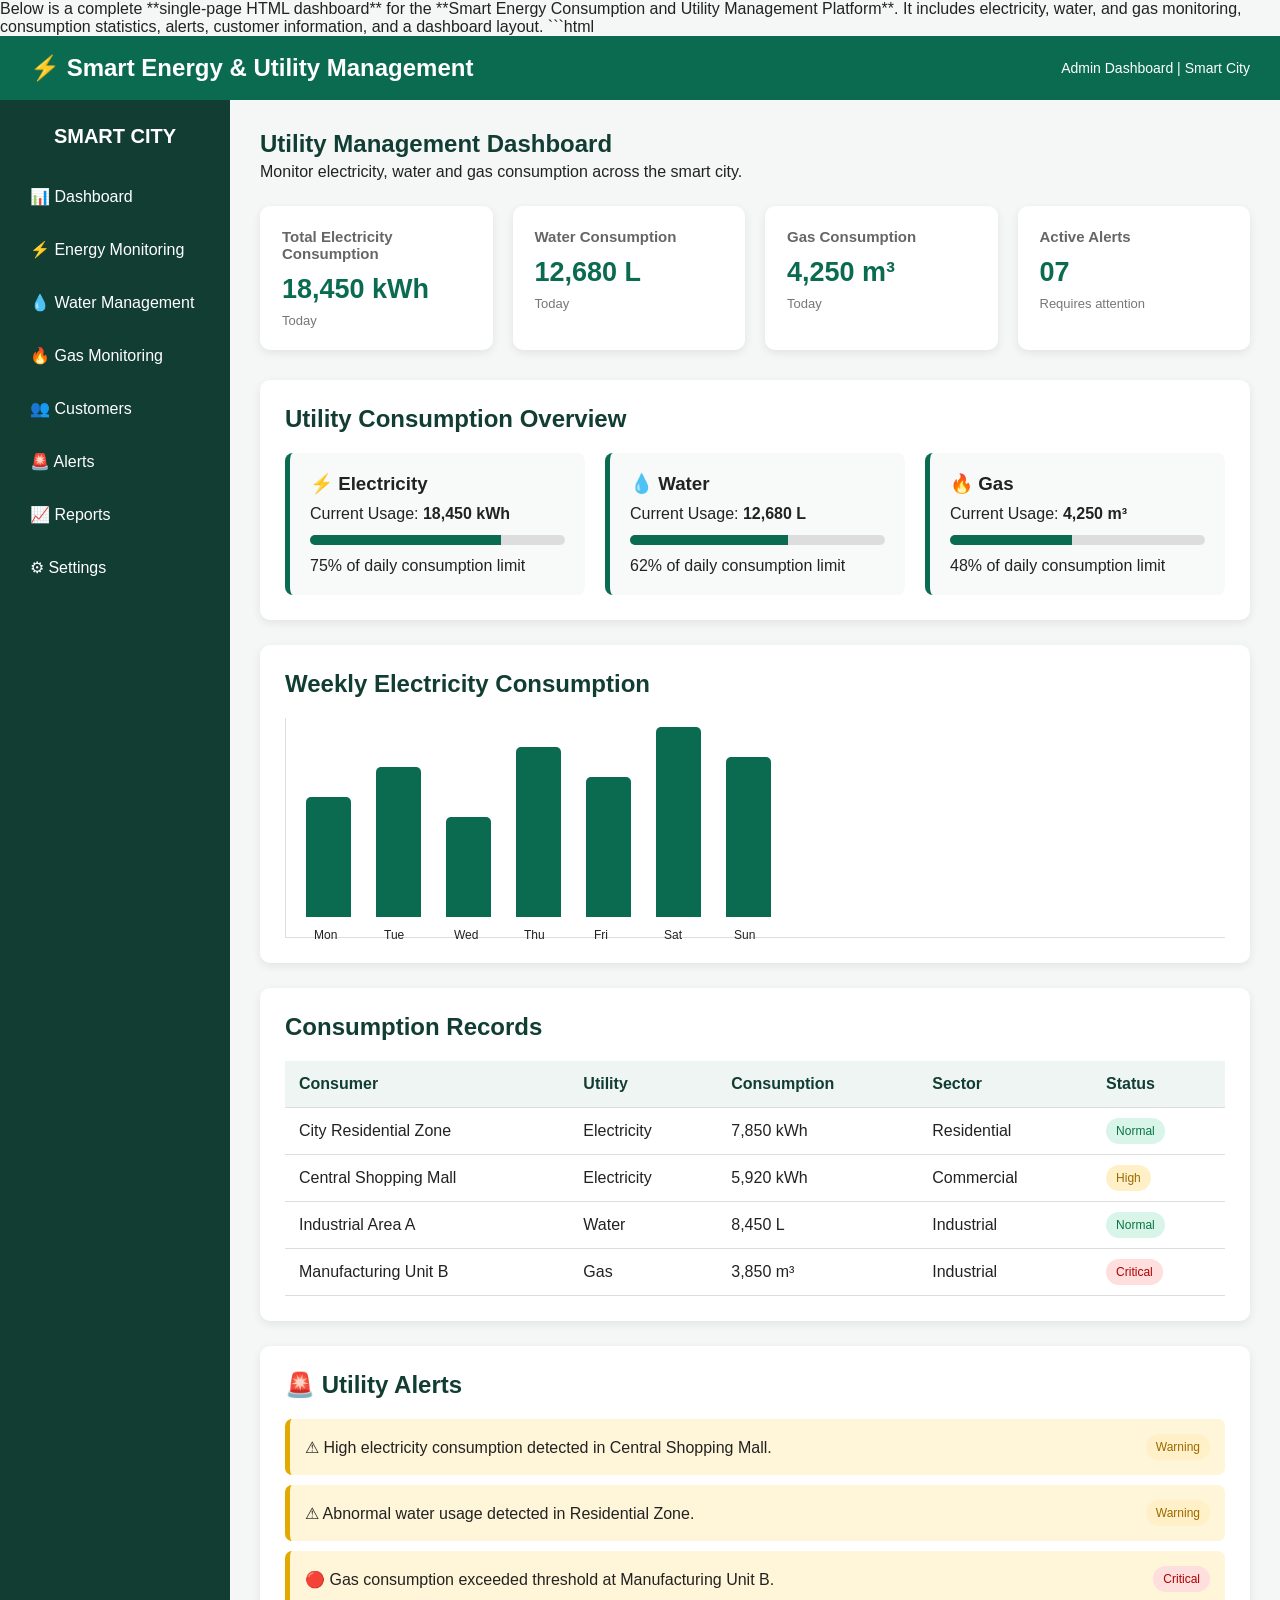
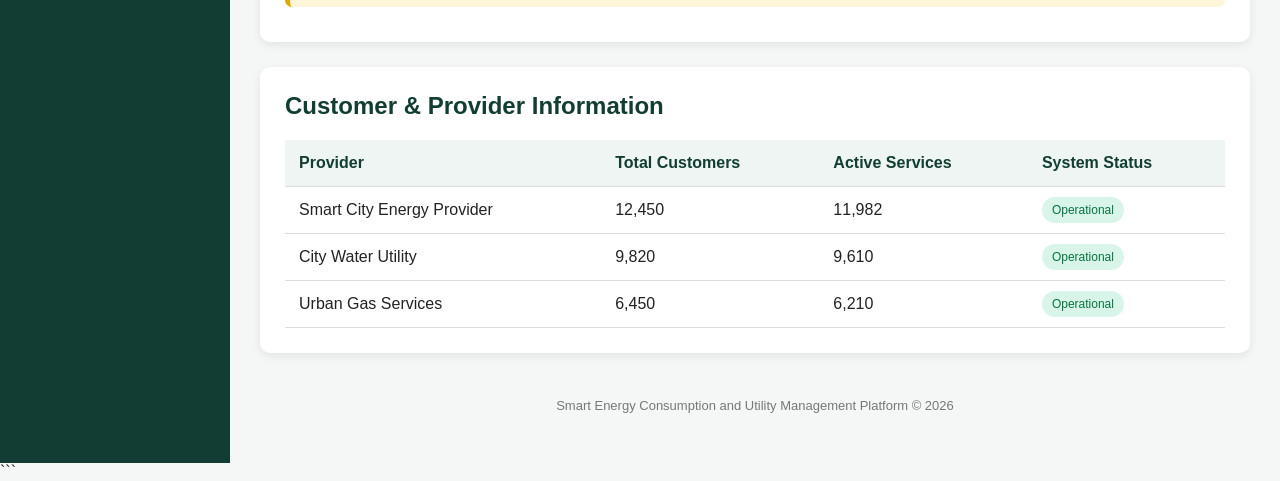
==== index.html @ 86f7df3d "hi iam" ====
Below is a complete **single-page HTML dashboard** for the **Smart Energy Consumption and Utility Management Platform**. It includes electricity, water, and gas monitoring, consumption statistics, alerts, customer information, and a dashboard layout.

```html
<!DOCTYPE html>
<html lang="en">
<head>
<meta charset="UTF-8">
<meta name="viewport" content="width=device-width, initial-scale=1.0">
<title>Smart Energy & Utility Management</title>

<style>
*{
    margin:0;
    padding:0;
    box-sizing:border-box;
    font-family:Arial,sans-serif;
}

body{
    background:#f4f7f6;
    color:#222;
}

header{
    background:#0b6b50;
    color:white;
    padding:18px 30px;
    display:flex;
    justify-content:space-between;
    align-items:center;
}

header h1{
    font-size:24px;
}

header span{
    font-size:14px;
}

.container{
    display:flex;
    min-height:calc(100vh - 70px);
}

.sidebar{
    width:230px;
    background:#123d32;
    color:white;
    padding:25px 15px;
}

.sidebar h2{
    text-align:center;
    margin-bottom:25px;
    font-size:20px;
}

.sidebar a{
    display:block;
    color:white;
    text-decoration:none;
    padding:14px 15px;
    margin:6px 0;
    border-radius:6px;
}

.sidebar a:hover{
    background:#0b6b50;
}

.main{
    flex:1;
    padding:30px;
}

.welcome{
    margin-bottom:25px;
}

.welcome h2{
    color:#123d32;
    margin-bottom:5px;
}

.cards{
    display:grid;
    grid-template-columns:repeat(4,1fr);
    gap:20px;
    margin-bottom:30px;
}

.card{
    background:white;
    padding:22px;
    border-radius:10px;
    box-shadow:0 3px 10px rgba(0,0,0,0.08);
}

.card h3{
    font-size:15px;
    color:#666;
    margin-bottom:12px;
}

.card .value{
    font-size:27px;
    font-weight:bold;
    color:#0b6b50;
}

.card p{
    margin-top:8px;
    font-size:13px;
    color:#777;
}

.section{
    background:white;
    padding:25px;
    border-radius:10px;
    margin-bottom:25px;
    box-shadow:0 3px 10px rgba(0,0,0,0.08);
}

.section h2{
    margin-bottom:20px;
    color:#123d32;
}

.utility-grid{
    display:grid;
    grid-template-columns:repeat(3,1fr);
    gap:20px;
}

.utility{
    padding:20px;
    border-radius:8px;
    border-left:5px solid #0b6b50;
    background:#f7faf9;
}

.utility h3{
    margin-bottom:10px;
}

.progress{
    height:10px;
    background:#ddd;
    border-radius:10px;
    overflow:hidden;
    margin:12px 0;
}

.progress-bar{
    height:100%;
    background:#0b6b50;
}

table{
    width:100%;
    border-collapse:collapse;
}

table th,
table td{
    padding:14px;
    text-align:left;
    border-bottom:1px solid #ddd;
}

table th{
    background:#eef5f2;
    color:#123d32;
}

.status{
    padding:6px 10px;
    border-radius:15px;
    font-size:12px;
}

.normal{
    background:#d9f5e9;
    color:#087443;
}

.warning{
    background:#fff0c7;
    color:#9b6900;
}

.danger{
    background:#ffdede;
    color:#b00000;
}

.chart{
    display:flex;
    align-items:flex-end;
    gap:25px;
    height:220px;
    padding:20px;
    border-left:1px solid #ddd;
    border-bottom:1px solid #ddd;
}

.bar{
    width:45px;
    background:#0b6b50;
    border-radius:5px 5px 0 0;
    position:relative;
}

.bar span{
    position:absolute;
    bottom:-25px;
    left:8px;
    font-size:12px;
}

.alert{
    display:flex;
    justify-content:space-between;
    align-items:center;
    padding:15px;
    margin-bottom:10px;
    border-radius:7px;
    background:#fff5d8;
    border-left:5px solid #e2a900;
}

footer{
    text-align:center;
    padding:20px;
    color:#777;
    font-size:13px;
}

@media(max-width:900px){
    .cards{
        grid-template-columns:repeat(2,1fr);
    }

    .utility-grid{
        grid-template-columns:1fr;
    }

    .sidebar{
        width:180px;
    }
}

@media(max-width:600px){
    .container{
        flex-direction:column;
    }

    .sidebar{
        width:100%;
    }

    .cards{
        grid-template-columns:1fr;
    }

    .main{
        padding:15px;
    }
}
</style>
</head>

<body>

<header>
    <h1>⚡ Smart Energy & Utility Management</h1>
    <span>Admin Dashboard | Smart City</span>
</header>

<div class="container">

<aside class="sidebar">
    <h2>SMART CITY</h2>

    <a href="#">📊 Dashboard</a>
    <a href="#">⚡ Energy Monitoring</a>
    <a href="#">💧 Water Management</a>
    <a href="#">🔥 Gas Monitoring</a>
    <a href="#">👥 Customers</a>
    <a href="#">🚨 Alerts</a>
    <a href="#">📈 Reports</a>
    <a href="#">⚙ Settings</a>
</aside>

<main class="main">

<div class="welcome">
    <h2>Utility Management Dashboard</h2>
    <p>Monitor electricity, water and gas consumption across the smart city.</p>
</div>

<div class="cards">

<div class="card">
    <h3>Total Electricity Consumption</h3>
    <div class="value">18,450 kWh</div>
    <p>Today</p>
</div>

<div class="card">
    <h3>Water Consumption</h3>
    <div class="value">12,680 L</div>
    <p>Today</p>
</div>

<div class="card">
    <h3>Gas Consumption</h3>
    <div class="value">4,250 m³</div>
    <p>Today</p>
</div>

<div class="card">
    <h3>Active Alerts</h3>
    <div class="value">07</div>
    <p>Requires attention</p>
</div>

</div>

<div class="section">

<h2>Utility Consumption Overview</h2>

<div class="utility-grid">

<div class="utility">
    <h3>⚡ Electricity</h3>
    <p>Current Usage: <b>18,450 kWh</b></p>

    <div class="progress">
        <div class="progress-bar" style="width:75%"></div>
    </div>

    <p>75% of daily consumption limit</p>
</div>

<div class="utility">
    <h3>💧 Water</h3>
    <p>Current Usage: <b>12,680 L</b></p>

    <div class="progress">
        <div class="progress-bar" style="width:62%"></div>
    </div>

    <p>62% of daily consumption limit</p>
</div>

<div class="utility">
    <h3>🔥 Gas</h3>
    <p>Current Usage: <b>4,250 m³</b></p>

    <div class="progress">
        <div class="progress-bar" style="width:48%"></div>
    </div>

    <p>48% of daily consumption limit</p>
</div>

</div>
</div>

<div class="section">

<h2>Weekly Electricity Consumption</h2>

<div class="chart">

<div class="bar" style="height:120px">
<span>Mon</span>
</div>

<div class="bar" style="height:150px">
<span>Tue</span>
</div>

<div class="bar" style="height:100px">
<span>Wed</span>
</div>

<div class="bar" style="height:170px">
<span>Thu</span>
</div>

<div class="bar" style="height:140px">
<span>Fri</span>
</div>

<div class="bar" style="height:190px">
<span>Sat</span>
</div>

<div class="bar" style="height:160px">
<span>Sun</span>
</div>

</div>

</div>

<div class="section">

<h2>Consumption Records</h2>

<table>

<tr>
<th>Consumer</th>
<th>Utility</th>
<th>Consumption</th>
<th>Sector</th>
<th>Status</th>
</tr>

<tr>
<td>City Residential Zone</td>
<td>Electricity</td>
<td>7,850 kWh</td>
<td>Residential</td>
<td><span class="status normal">Normal</span></td>
</tr>

<tr>
<td>Central Shopping Mall</td>
<td>Electricity</td>
<td>5,920 kWh</td>
<td>Commercial</td>
<td><span class="status warning">High</span></td>
</tr>

<tr>
<td>Industrial Area A</td>
<td>Water</td>
<td>8,450 L</td>
<td>Industrial</td>
<td><span class="status normal">Normal</span></td>
</tr>

<tr>
<td>Manufacturing Unit B</td>
<td>Gas</td>
<td>3,850 m³</td>
<td>Industrial</td>
<td><span class="status danger">Critical</span></td>
</tr>

</table>

</div>

<div class="section">

<h2>🚨 Utility Alerts</h2>

<div class="alert">
    <span>⚠ High electricity consumption detected in Central Shopping Mall.</span>
    <span class="status warning">Warning</span>
</div>

<div class="alert">
    <span>⚠ Abnormal water usage detected in Residential Zone.</span>
    <span class="status warning">Warning</span>
</div>

<div class="alert">
    <span>🔴 Gas consumption exceeded threshold at Manufacturing Unit B.</span>
    <span class="status danger">Critical</span>
</div>

</div>

<div class="section">

<h2>Customer & Provider Information</h2>

<table>

<tr>
<th>Provider</th>
<th>Total Customers</th>
<th>Active Services</th>
<th>System Status</th>
</tr>

<tr>
<td>Smart City Energy Provider</td>
<td>12,450</td>
<td>11,982</td>
<td><span class="status normal">Operational</span></td>
</tr>

<tr>
<td>City Water Utility</td>
<td>9,820</td>
<td>9,610</td>
<td><span class="status normal">Operational</span></td>
</tr>

<tr>
<td>Urban Gas Services</td>
<td>6,450</td>
<td>6,210</td>
<td><span class="status normal">Operational</span></td>
</tr>

</table>

</div>

<footer>
    Smart Energy Consumption and Utility Management Platform © 2026
</footer>

</main>
</div>

</body>
</html>
```
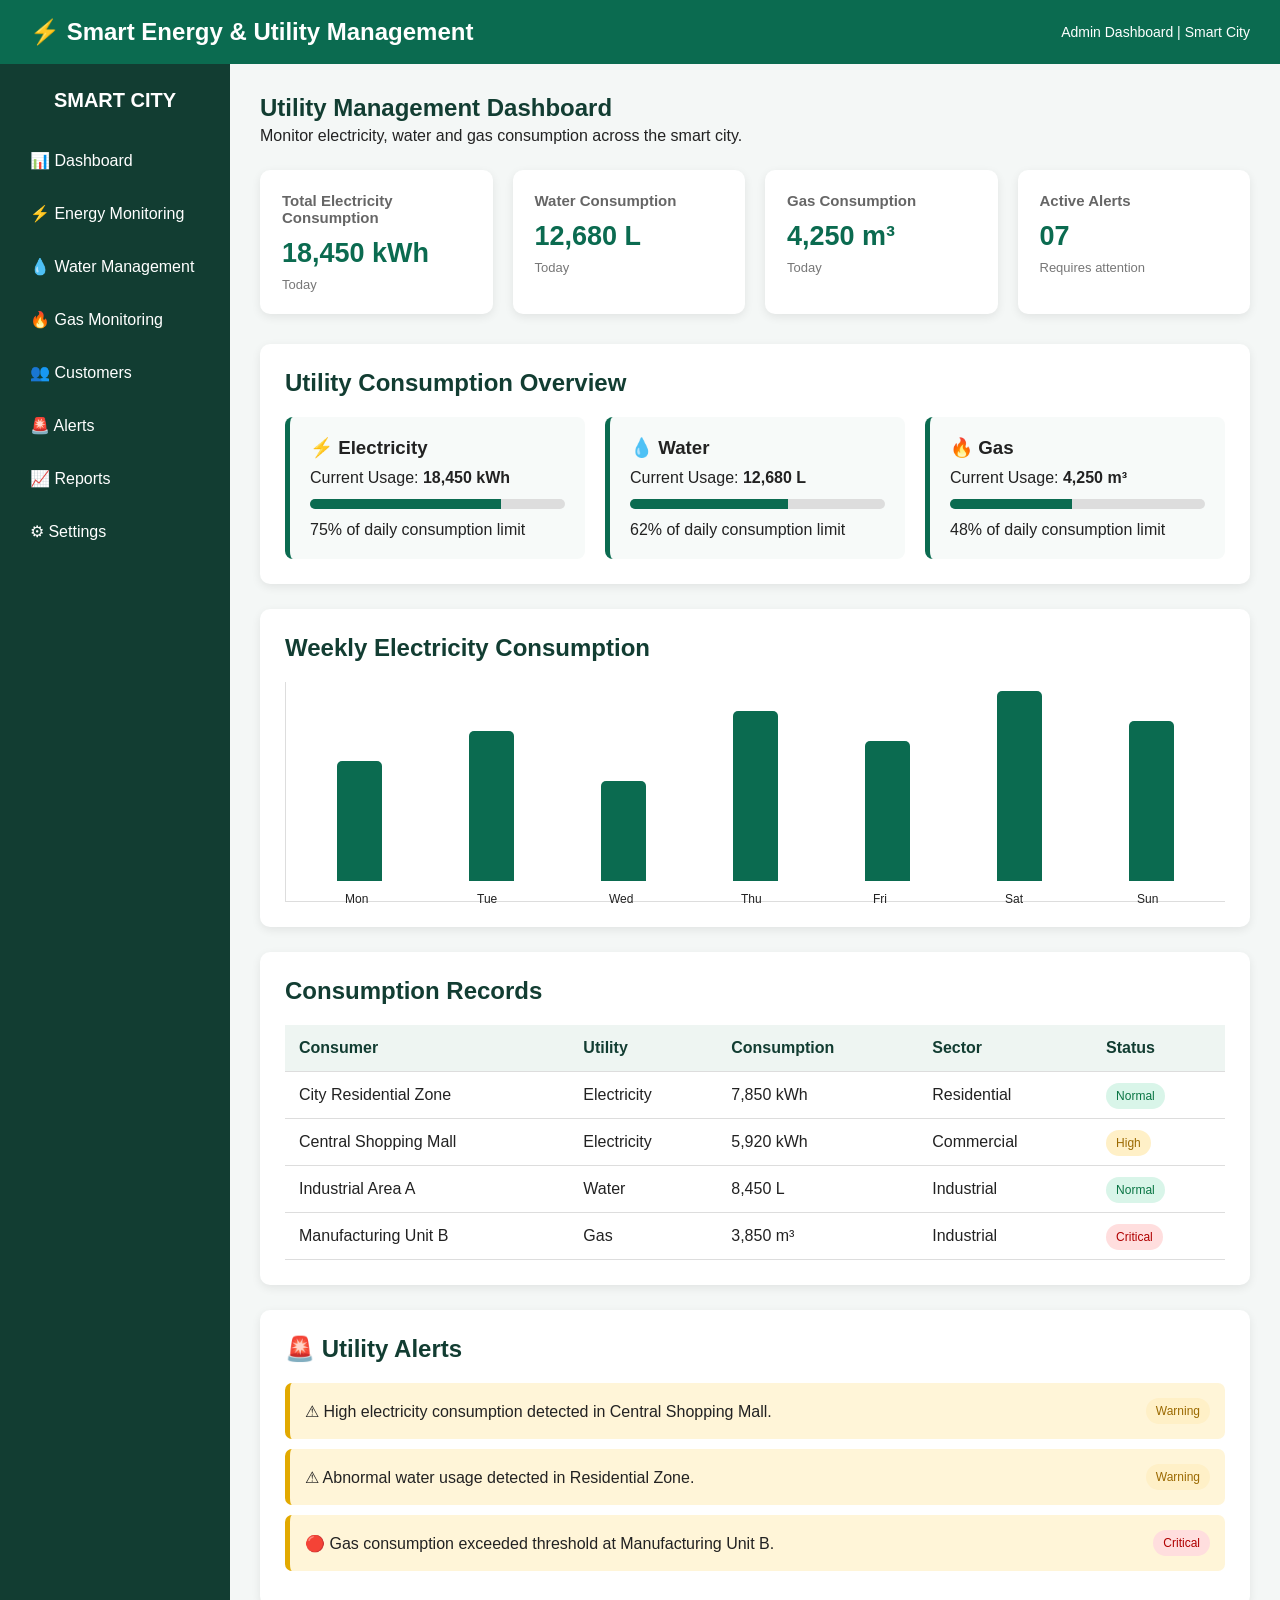
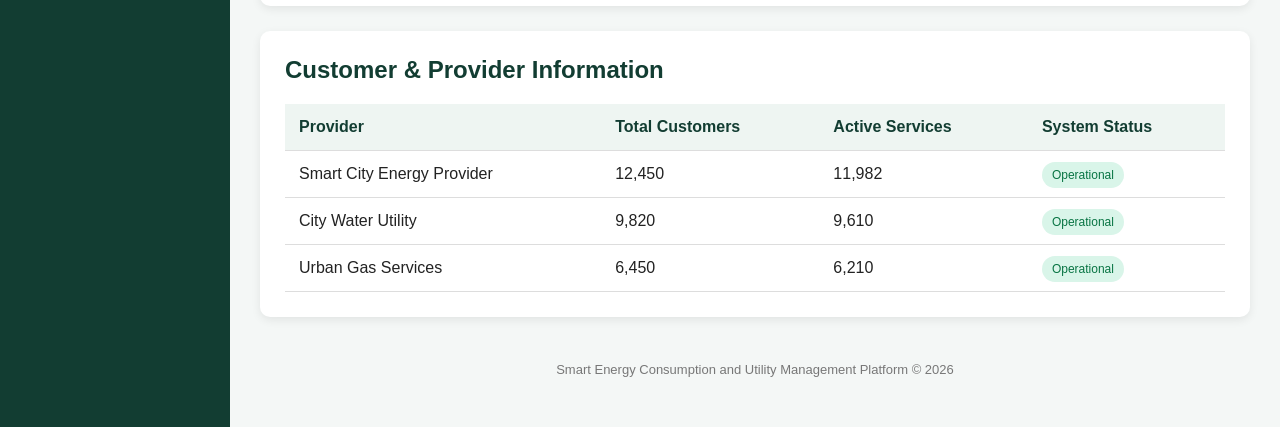
==== commit 6f65f04d: "nani" ====
--- a/index.html
+++ b/index.html
@@ -1,6 +1,3 @@
-Below is a complete **single-page HTML dashboard** for the **Smart Energy Consumption and Utility Management Platform**. It includes electricity, water, and gas monitoring, consumption statistics, alerts, customer information, and a dashboard layout.
-
-```html
 <!DOCTYPE html>
 <html lang="en">
 <head>
@@ -199,6 +196,7 @@
 .chart{
     display:flex;
     align-items:flex-end;
+    justify-content:space-around;
     gap:25px;
     height:220px;
     padding:20px;
@@ -268,6 +266,18 @@
     .main{
         padding:15px;
     }
+
+    table{
+        font-size:12px;
+    }
+
+    .chart{
+        gap:8px;
+    }
+
+    .bar{
+        width:30px;
+    }
 }
 </style>
 </head>
@@ -526,5 +536,4 @@
 </div>
 
 </body>
-</html>
-```
+</html>
